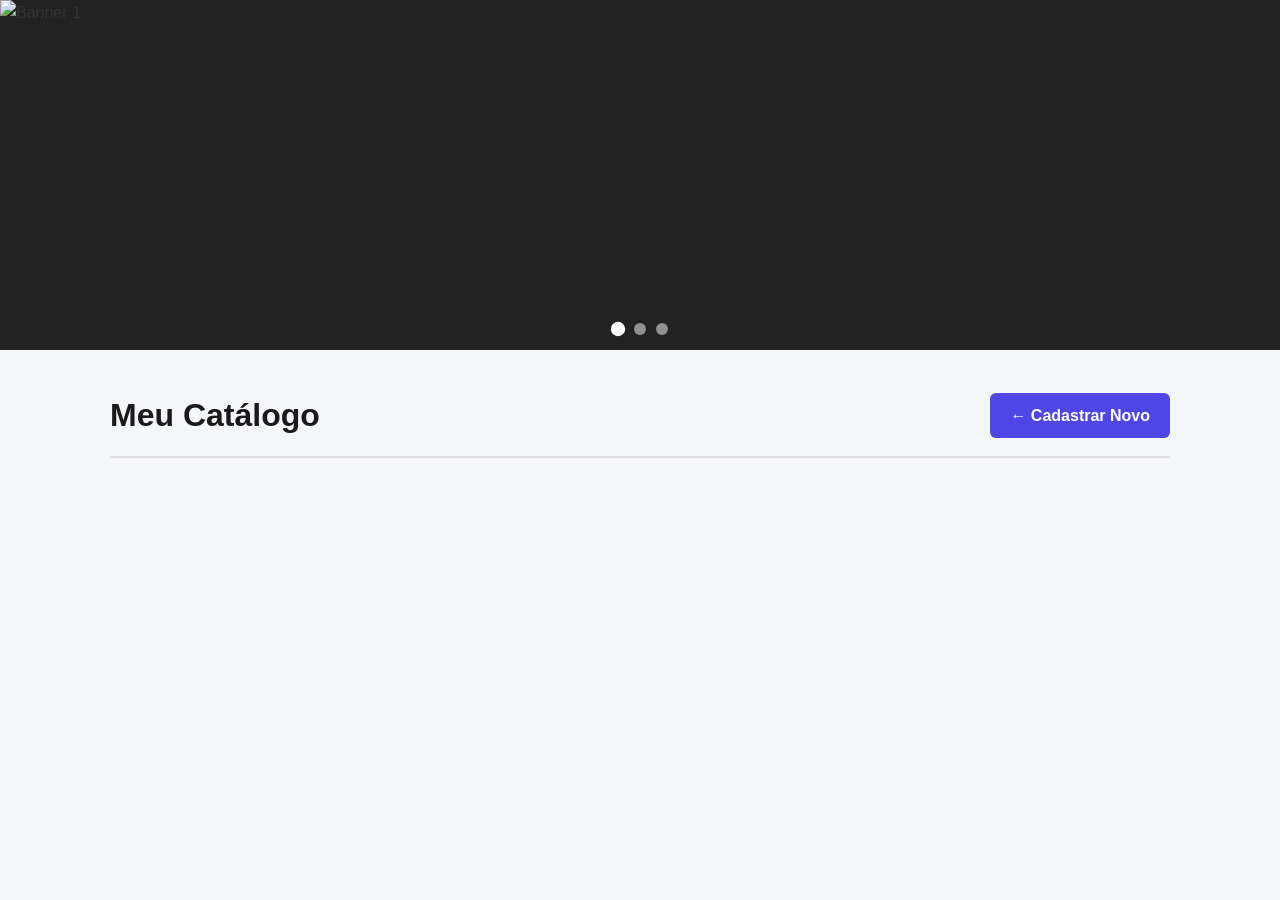
==== index.html @ 76a70e45 "Update index.html" ====
<!DOCTYPE html>
<html lang="pt-br">
<head>
    <meta charset="UTF-8">
    <meta name="viewport" content="width=device-width, initial-scale=1.0">
    <title>Catálogo</title>
    <link rel="stylesheet" href="estilo.css">
</head>
<body>

    <!-- Banner Topo Full Width -->
    <section class="banner-carousel">
        <div class="banner-slides">
            <img src="hannibal header.jpg" class="slide active" alt="Banner 1">
            <img src="banner-ghibli.jpg" class="slide" alt="Banner 2">
            <img src="banner 3C.jpg" class="slide" alt="Banner 3">
        </div>
        <div class="banner-indicators">
            <span class="indicator active"></span>
            <span class="indicator"></span>
            <span class="indicator"></span>
        </div>
    </section>

    <!-- Conteúdo principal abaixo do banner -->
    <div class="site-container">
        <header class="header">
            <h1 class="titulo">Meu Catálogo</h1>
            <a href="formulario2.html" class="btn-voltar">← Cadastrar Novo</a>
        </header>

        <main>
            <div id="colecao"></div>
        </main>
    </div>

    <script src="index.js"></script>
</body>
</html>
---- estilo.css ----
/* Reset básico e tipografia */
* {
    margin: 0;
    padding: 0;
    box-sizing: border-box;
    font-family: 'Segoe UI', Tahoma, Geneva, Verdana, sans-serif;
}

body {
    background-color: #f4f6f9;
    color: #333;
    line-height: 1.6;
}

/* Banner Carrossel Full Width */
.banner-carousel {
    position: relative;
    width: 100%;
    height: 350px;
    overflow: hidden;
    background-color: #222;
}

.banner-slides {
    width: 100%;
    height: 100%;
}

.slide {
    width: 100%;
    height: 100%;
    object-fit: cover;
    display: none;
}

.slide.active {
    display: block;
}

.banner-indicators {
    position: absolute;
    bottom: 15px;
    left: 50%;
    transform: translateX(-50%);
    display: flex;
    gap: 10px;
}

.indicator {
    width: 12px;
    height: 12px;
    border-radius: 50%;
    background-color: rgba(255, 255, 255, 0.5);
    cursor: pointer;
    transition: background 0.3s;
}

.indicator.active {
    background-color: #fff;
    transform: scale(1.2);
}

/* Container do Conteúdo Principal */
.site-container {
    max-width: 1100px;
    margin: 40px auto;
    padding: 0 20px;
}

/* Cabeçalho do Catálogo */
.header {
    display: flex;
    justify-content: space-between;
    align-items: center;
    margin-bottom: 30px;
    padding-bottom: 15px;
    border-bottom: 2px solid #e0e0e0;
}

.titulo {
    font-size: 2rem;
    color: #1a1a1a;
}

.btn-voltar {
    display: inline-block;
    padding: 10px 20px;
    background-color: #4f46e5;
    color: #fff;
    text-decoration: none;
    border-radius: 6px;
    font-weight: 600;
    transition: background 0.2s, transform 0.1s;
}

.btn-voltar:hover {
    background-color: #4338ca;
    transform: translateY(-2px);
}

/* Grid da Coleção de Itens */
#colecao {
    display: grid;
    grid-template-columns: repeat(auto-fill, minmax(250px, 1fr));
    gap: 25px;
}

/* Estilo para cada Card do Catálogo */
.card-item {
    background-color: #fff;
    border-radius: 10px;
    padding: 20px;
    box-shadow: 0 4px 12px rgba(0, 0, 0, 0.05);
    transition: transform 0.2s, box-shadow 0.2s;
    display: flex;
    flex-direction: column;
    justify-content: space-between;
}

.card-item:hover {
    transform: translateY(-50px);
    transform: translateY(-5px);
    box-shadow: 0 8px 20px rgba(0, 0, 0, 0.1);
}

.card-item h3 {
    font-size: 1.2rem;
    color: #2c3e50;
    margin-bottom: 10px;
}

.card-item p {
    font-size: 0.95rem;
    color: #666;
}

/* Mensagem de Erro */
.erro {
    grid-column: 1 / -1;
    text-align: center;
    color: #e53e3e;
    background-color: #fed7d7;
    padding: 15px;
    border-radius: 6px;
}

/* Responsividade */
@media (max-width: 600px) {
    .header {
        flex-direction: column;
        gap: 15px;
        text-align: center;
    }
    
    .banner-carousel {
        height: 200px;
    }
}
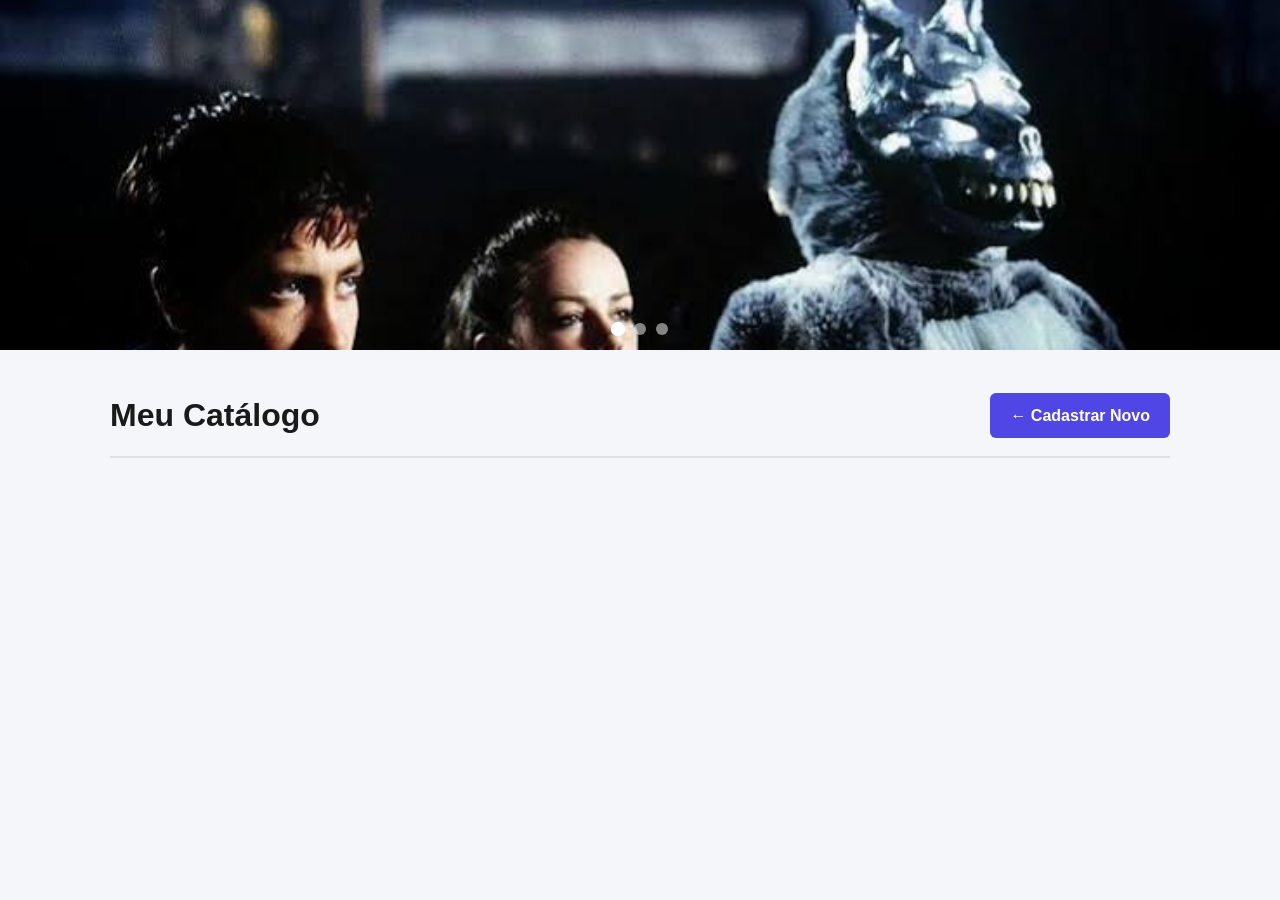
==== commit e91c52bb: "Update banner images in index.html" ====
--- a/index.html
+++ b/index.html
@@ -11,9 +11,9 @@
     <!-- Banner Topo Full Width -->
     <section class="banner-carousel">
         <div class="banner-slides">
-            <img src="hannibal header.jpg" class="slide active" alt="Banner 1">
-            <img src="banner-ghibli.jpg" class="slide" alt="Banner 2">
-            <img src="banner 3C.jpg" class="slide" alt="Banner 3">
+            <img src="header.jpg" class="slide active" alt="Banner 1">
+            <img src="banner1.jpg" class="slide" alt="Banner 2">
+            <img src="banner2.jpg" class="slide" alt="Banner 3">
         </div>
         <div class="banner-indicators">
             <span class="indicator active"></span>
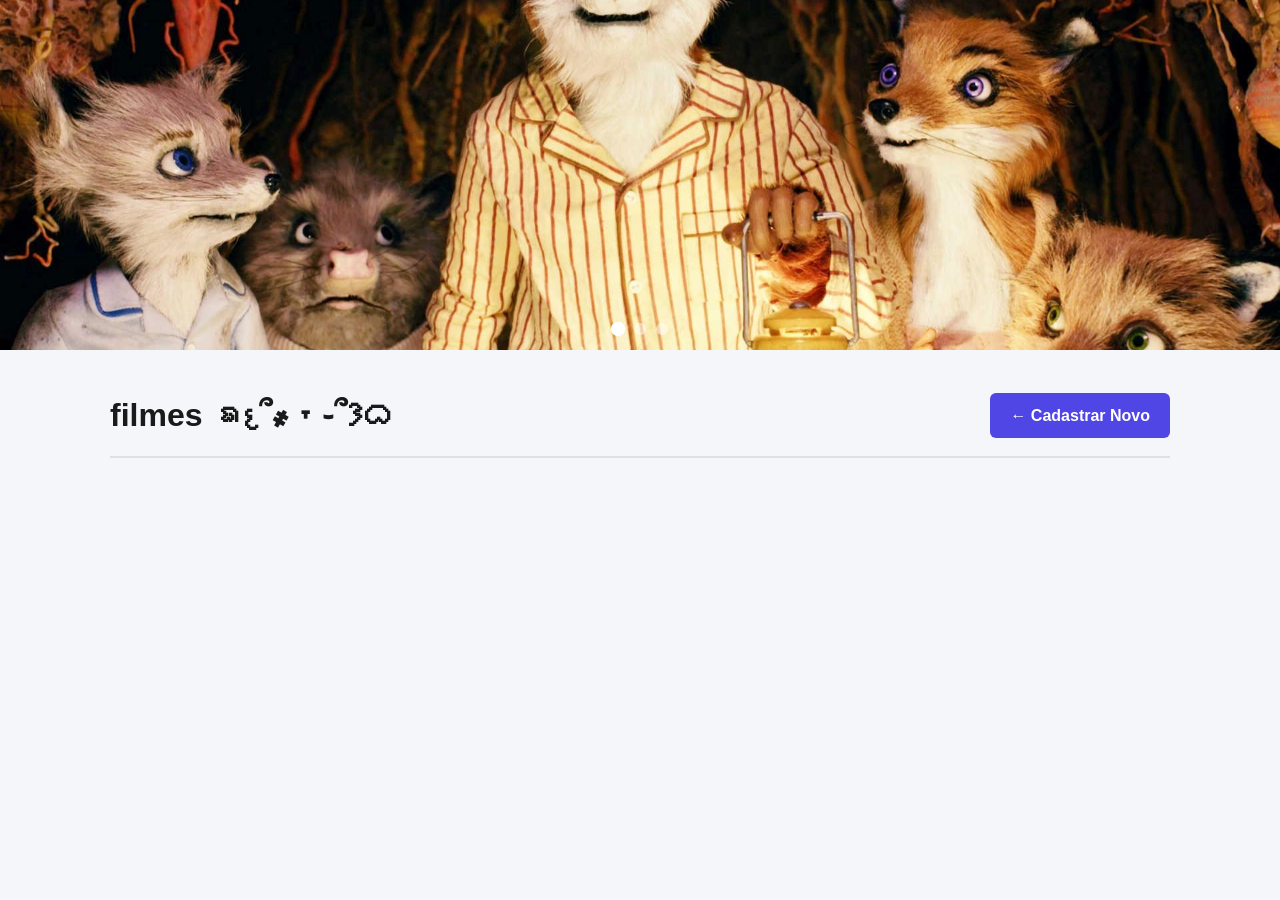
==== commit ceb7a233: "Update title in index.html to new text" ====
--- a/index.html
+++ b/index.html
@@ -25,7 +25,7 @@
     <!-- Conteúdo principal abaixo do banner -->
     <div class="site-container">
         <header class="header">
-            <h1 class="titulo">Meu Catálogo</h1>
+            <h1 class="titulo">filmes ᨳ𐔌՞҂ ˕ ֊՞𐦯ᜊ </h1>
             <a href="formulario2.html" class="btn-voltar">← Cadastrar Novo</a>
         </header>
 
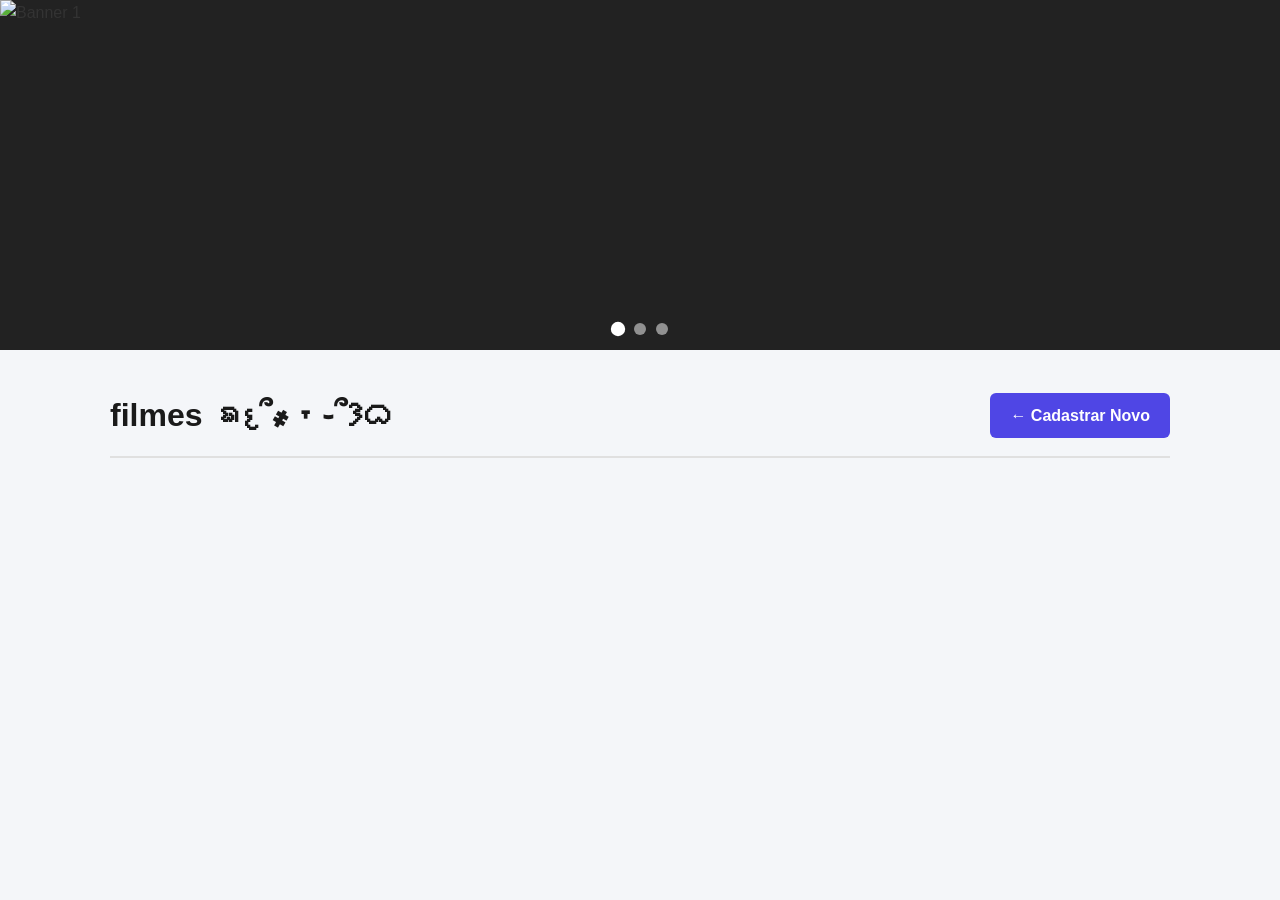
==== commit d06617d7: "Update index.html" ====
--- a/index.html
+++ b/index.html
@@ -11,7 +11,7 @@
     <!-- Banner Topo Full Width -->
     <section class="banner-carousel">
         <div class="banner-slides">
-            <img src="header.jpg" class="slide active" alt="Banner 1">
+            <img src="header1.jpg" class="slide active" alt="Banner 1">
             <img src="banner1.jpg" class="slide" alt="Banner 2">
             <img src="banner2.jpg" class="slide" alt="Banner 3">
         </div>
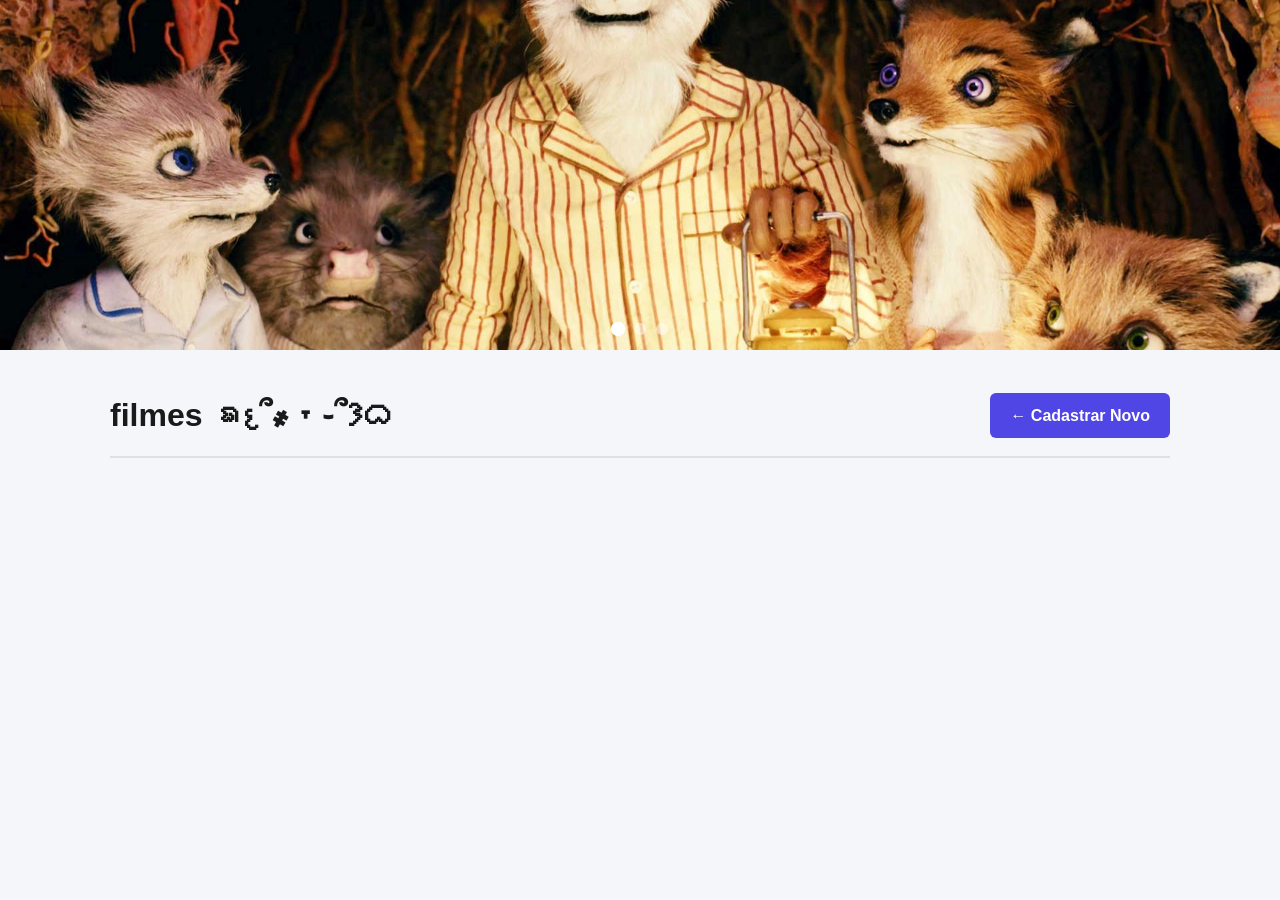
==== commit b889ee77: "Update link to the registration form" ====
--- a/index.html
+++ b/index.html
@@ -26,7 +26,7 @@
     <div class="site-container">
         <header class="header">
             <h1 class="titulo">filmes ᨳ𐔌՞҂ ˕ ֊՞𐦯ᜊ </h1>
-            <a href="formulario2.html" class="btn-voltar">← Cadastrar Novo</a>
+            <a href="form.html" class="btn-voltar">← Cadastrar Novo</a>
         </header>
 
         <main>
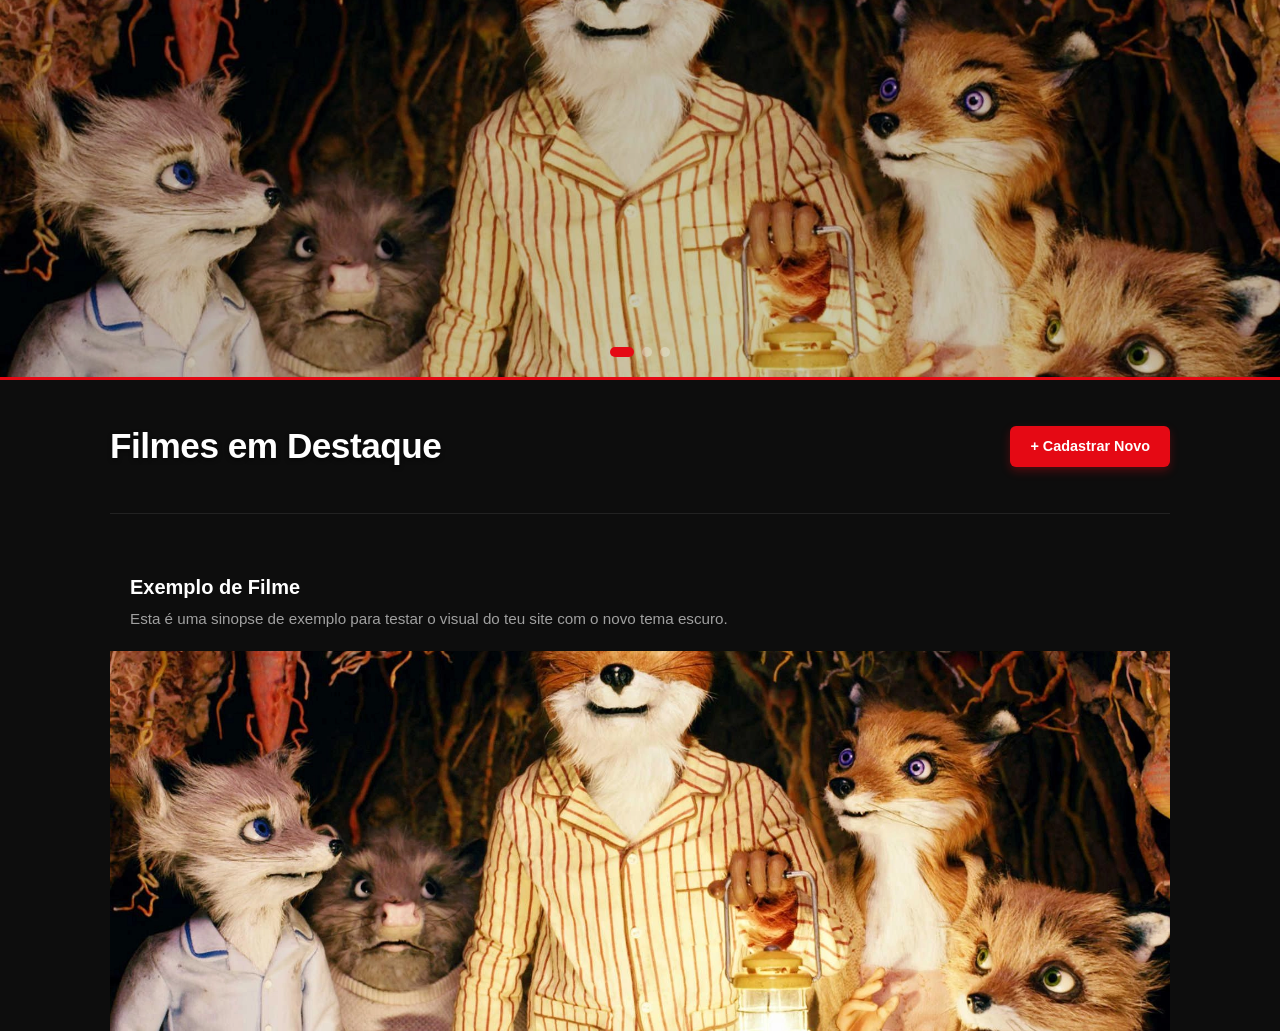
==== commit 8e9360ee: "Update index.html" ====
--- a/index.html
+++ b/index.html
@@ -3,7 +3,8 @@
 <head>
     <meta charset="UTF-8">
     <meta name="viewport" content="width=device-width, initial-scale=1.0">
-    <title>Catálogo</title>
+    <title>Catálogo de Filmes</title>
+    <!-- Certifica-te de que o ficheiro CSS está na mesma pasta -->
     <link rel="stylesheet" href="estilo.css">
 </head>
 <body>
@@ -25,15 +26,28 @@
     <!-- Conteúdo principal abaixo do banner -->
     <div class="site-container">
         <header class="header">
-            <h1 class="titulo">filmes ᨳ𐔌՞҂ ˕ ֊՞𐦯ᜊ </h1>
-            <a href="form.html" class="btn-voltar">← Cadastrar Novo</a>
+            <h1 class="titulo">Filmes em Destaque</h1>
+            <a href="form.html" class="btn-voltar">+ Cadastrar Novo</a>
         </header>
 
         <main>
-            <div id="colecao"></div>
+            <!-- Onde os cards dos filmes vão aparecer -->
+            <div id="colecao">
+                <!-- Exemplo estático de card caso queiras ver logo a funcionar -->
+                <div class="card">
+                    <div class="texto">
+                        <h3>Exemplo de Filme</h3>
+                        <p>Esta é uma sinopse de exemplo para testar o visual do teu site com o novo tema escuro.</p>
+                    </div>
+                    <div class="img">
+                        <img src="header1.jpg" alt="Capa do Filme">
+                    </div>
+                </div>
+            </div>
         </main>
     </div>
 
+    <!-- Script JavaScript para o carrossel -->
     <script src="index.js"></script>
 </body>
 </html>
--- a/estilo.css
+++ b/estilo.css
@@ -1,24 +1,31 @@
-/* Reset básico e tipografia */
+
 * {
     margin: 0;
     padding: 0;
     box-sizing: border-box;
-    font-family: 'Segoe UI', Tahoma, Geneva, Verdana, sans-serif;
 }
 
 body {
-    background-color: #f4f6f9;
-    color: #333;
-    line-height: 1.6;
-}
-
-/* Banner Carrossel Full Width */
+    font-family: -apple-system, BlinkMacSystemFont, "Segoe UI", Roboto, Helvetica, Arial, sans-serif;
+    background-color: #0d0d0d; /* Fundo preto elegante */
+    color: #e0e0e0;            /* Texto cinza claro para leitura confortável */
+    line-height: 1.5;
+}
+
+.site-container {
+    max-width: 1100px;
+    margin: 0 auto;
+    padding: 0 20px;
+}
+
+
 .banner-carousel {
     position: relative;
     width: 100%;
-    height: 350px;
-    overflow: hidden;
-    background-color: #222;
+    height: 380px;
+    background-color: #161616;
+    overflow: hidden;
+    border-bottom: 3px solid #e50914; /* Detalhe vermelho estilo streaming */
 }
 
 .banner-slides {
@@ -26,133 +33,173 @@
     height: 100%;
 }
 
-.slide {
+.banner-slides img {
+    position: absolute;
+    top: 0;
+    left: 0;
     width: 100%;
     height: 100%;
     object-fit: cover;
-    display: none;
-}
-
-.slide.active {
-    display: block;
-}
-
+    opacity: 0;
+    transition: opacity 0.6s ease-in-out;
+    filter: brightness(0.8); /* Deixa a imagem um pouco mais escura para combinar */
+}
+
+.banner-slides img.active {
+    opacity: 1;
+}
+
+/* Indicadores do Banner */
 .banner-indicators {
     position: absolute;
-    bottom: 15px;
+    bottom: 20px;
     left: 50%;
     transform: translateX(-50%);
     display: flex;
-    gap: 10px;
+    gap: 8px;
+    z-index: 10;
 }
 
 .indicator {
-    width: 12px;
-    height: 12px;
+    width: 10px;
+    height: 10px;
     border-radius: 50%;
-    background-color: rgba(255, 255, 255, 0.5);
+    background-color: rgba(255, 255, 255, 0.3);
     cursor: pointer;
-    transition: background 0.3s;
+    transition: background-color 0.3s, width 0.3s;
 }
 
 .indicator.active {
-    background-color: #fff;
-    transform: scale(1.2);
-}
-
-/* Container do Conteúdo Principal */
-.site-container {
-    max-width: 1100px;
-    margin: 40px auto;
-    padding: 0 20px;
-}
-
-/* Cabeçalho do Catálogo */
+    background-color: #e50914; /* Vermelho vibrante no indicador ativo */
+    width: 24px;
+    border-radius: 10px;
+}
+
+
 .header {
     display: flex;
     justify-content: space-between;
     align-items: center;
-    margin-bottom: 30px;
-    padding-bottom: 15px;
-    border-bottom: 2px solid #e0e0e0;
+    padding: 40px 0;
+    border-bottom: 1px solid #222222;
+    margin-bottom: 40px;
 }
 
 .titulo {
-    font-size: 2rem;
-    color: #1a1a1a;
-}
-
+    font-size: 2.2rem;
+    font-weight: 700;
+    color: #ffffff;
+    letter-spacing: -0.5px;
+    text-shadow: 0 2px 4px rgba(0,0,0,0.5);
+}
+
+/* Botão Cadastrar / Ações */
 .btn-voltar {
-    display: inline-block;
+    display: inline-flex;
+    align-items: center;
     padding: 10px 20px;
-    background-color: #4f46e5;
-    color: #fff;
+    background-color: #e50914; /* Vermelho destaque */
+    color: #ffffff;
     text-decoration: none;
+    font-size: 0.9rem;
+    font-weight: 600;
     border-radius: 6px;
+    transition: background-color 0.2s, transform 0.1s, box-shadow 0.2s;
+    box-shadow: 0 4px 10px rgba(229, 9, 20, 0.3);
+}
+
+.btn-voltar:hover {
+    background-color: #f40612;
+    box-shadow: 0 6px 15px rgba(229, 9, 20, 0.5);
+}
+
+.btn-voltar:active {
+    transform: scale(0.98);
+}
+
+/
+    display: grid;
+    grid-template-columns: repeat(auto-fill, minmax(280px, 1fr));
+    gap: 30px;
+    padding-bottom: 60px;
+}
+
+.card {
+    background-color: #141414; /* Cartão em tom de preto fosco */
+    border: 1px solid #222222;
+    border-radius: 12px;
+    overflow: hidden;
+    box-shadow: 0 8px 16px rgba(0, 0, 0, 0.4);
+    transition: transform 0.3s ease, box-shadow 0.3s ease, border-color 0.3s ease;
+    display: flex;
+    flex-direction: column-reverse; 
+}
+
+.card:hover {
+    transform: translateY(-6px);
+    box-shadow: 0 14px 25px rgba(0, 0, 0, 0.6);
+    border-color: #444444;
+}
+
+/* Container da Imagem */
+.card .img {
+    width: 100%;
+    height: 380px;
+    background-color: #1f1f1f;
+    overflow: hidden;
+}
+
+.card .img img {
+    width: 100%;
+    height: 100%;
+    object-fit: cover;
+    transition: transform 0.4s ease;
+}
+
+.card:hover .img img {
+    transform: scale(1.05); /* Leve zoom na imagem ao passar o mouse */
+}
+
+/* Bloco de Texto */
+.card .texto {
+    padding: 20px;
+    flex-grow: 1;
+    display: flex;
+    flex-direction: column;
+    gap: 8px;
+}
+
+.card .texto h3 {
+    font-size: 1.25rem;
     font-weight: 600;
-    transition: background 0.2s, transform 0.1s;
-}
-
-.btn-voltar:hover {
-    background-color: #4338ca;
-    transform: translateY(-2px);
-}
-
-/* Grid da Coleção de Itens */
-#colecao {
-    display: grid;
-    grid-template-columns: repeat(auto-fill, minmax(250px, 1fr));
-    gap: 25px;
-}
-
-/* Estilo para cada Card do Catálogo */
-.card-item {
-    background-color: #fff;
-    border-radius: 10px;
-    padding: 20px;
-    box-shadow: 0 4px 12px rgba(0, 0, 0, 0.05);
-    transition: transform 0.2s, box-shadow 0.2s;
-    display: flex;
-    flex-direction: column;
-    justify-content: space-between;
-}
-
-.card-item:hover {
-    transform: translateY(-50px);
-    transform: translateY(-5px);
-    box-shadow: 0 8px 20px rgba(0, 0, 0, 0.1);
-}
-
-.card-item h3 {
-    font-size: 1.2rem;
-    color: #2c3e50;
-    margin-bottom: 10px;
-}
-
-.card-item p {
+    color: #ffffff;
+    line-height: 1.3;
+}
+
+.card .texto p {
     font-size: 0.95rem;
-    color: #666;
-}
-
-/* Mensagem de Erro */
-.erro {
-    grid-column: 1 / -1;
-    text-align: center;
-    color: #e53e3e;
-    background-color: #fed7d7;
-    padding: 15px;
-    border-radius: 6px;
-}
-
-/* Responsividade */
-@media (max-width: 600px) {
+    color: #a0a0a0; /* Texto secundário em cinza suave */
+    overflow: hidden;
+    text-overflow: ellipsis;
+    display: -webkit-box;
+    -webkit-line-clamp: 3;
+    -webkit-box-orient: vertical;
+}
+
+/* RESPONSIVIDADE SUBTIL */
+@media (max-width: 768px) {
+    .banner-carousel {
+        height: 250px;
+    }
+     
     .header {
         flex-direction: column;
-        gap: 15px;
-        text-align: center;
+        gap: 20px;
+        align-items: flex-start;
+        padding: 30px 0;
     }
-    
-    .banner-carousel {
-        height: 200px;
+     
+    .titulo {
+        font-size: 1.8rem;
     }
 }
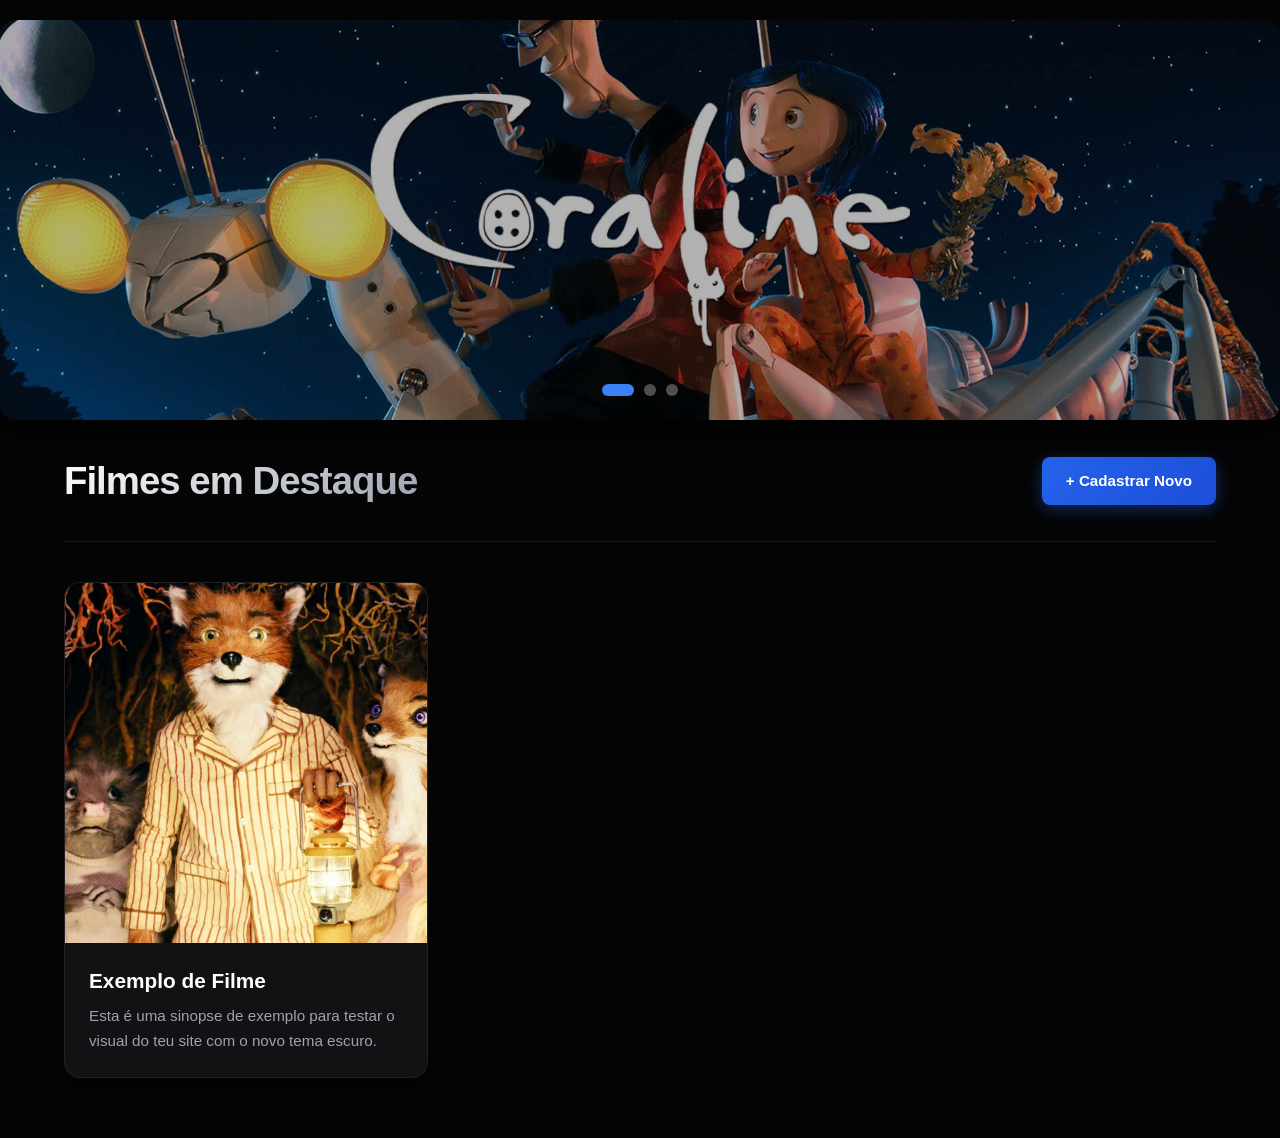
==== commit 8ead5a36: "Update index.html" ====
--- a/index.html
+++ b/index.html
@@ -12,8 +12,8 @@
     <!-- Banner Topo Full Width -->
     <section class="banner-carousel">
         <div class="banner-slides">
-            <img src="header1.jpg" class="slide active" alt="Banner 1">
-            <img src="banner1.jpg" class="slide" alt="Banner 2">
+            <img src="banner1.jpg" class="slide active" alt="Banner 1">
+            <img src="header1.jpg" class="slide" alt="Banner 2">
             <img src="banner2.jpg" class="slide" alt="Banner 3">
         </div>
         <div class="banner-indicators">
--- a/estilo.css
+++ b/estilo.css
@@ -1,4 +1,6 @@
-
+/* ==========================================================================
+   1. RESET & CONFIGURAÇÕES GERAIS (Cyber Dark Theme)
+   ========================================================================== */
 * {
     margin: 0;
     padding: 0;
@@ -6,26 +8,30 @@
 }
 
 body {
-    font-family: -apple-system, BlinkMacSystemFont, "Segoe UI", Roboto, Helvetica, Arial, sans-serif;
-    background-color: #0d0d0d; /* Fundo preto elegante */
-    color: #e0e0e0;            /* Texto cinza claro para leitura confortável */
-    line-height: 1.5;
+    font-family: 'Inter', -apple-system, BlinkMacSystemFont, "Segoe UI", Roboto, sans-serif;
+    background-color: #050505;
+    color: #f1f1f1;
+    line-height: 1.6;
 }
 
 .site-container {
-    max-width: 1100px;
+    max-width: 1200px;
     margin: 0 auto;
-    padding: 0 20px;
-}
-
-
+    padding: 0 24px;
+}
+
+/* ==========================================================================
+   2. BANNER CAROUSEL
+   ========================================================================== */
 .banner-carousel {
     position: relative;
     width: 100%;
-    height: 380px;
-    background-color: #161616;
-    overflow: hidden;
-    border-bottom: 3px solid #e50914; /* Detalhe vermelho estilo streaming */
+    height: 400px;
+    background-color: #111;
+    border-radius: 16px;
+    overflow: hidden;
+    margin-top: 20px;
+    box-shadow: 0 10px 30px rgba(0, 0, 0, 0.8);
 }
 
 .banner-slides {
@@ -41,8 +47,8 @@
     height: 100%;
     object-fit: cover;
     opacity: 0;
-    transition: opacity 0.6s ease-in-out;
-    filter: brightness(0.8); /* Deixa a imagem um pouco mais escura para combinar */
+    transition: opacity 0.8s ease-in-out;
+    filter: brightness(0.7);
 }
 
 .banner-slides img.active {
@@ -52,72 +58,78 @@
 /* Indicadores do Banner */
 .banner-indicators {
     position: absolute;
-    bottom: 20px;
+    bottom: 24px;
     left: 50%;
     transform: translateX(-50%);
     display: flex;
-    gap: 8px;
+    gap: 10px;
     z-index: 10;
 }
 
 .indicator {
-    width: 10px;
-    height: 10px;
+    width: 12px;
+    height: 12px;
     border-radius: 50%;
     background-color: rgba(255, 255, 255, 0.3);
     cursor: pointer;
-    transition: background-color 0.3s, width 0.3s;
+    transition: all 0.3s ease;
 }
 
 .indicator.active {
-    background-color: #e50914; /* Vermelho vibrante no indicador ativo */
-    width: 24px;
-    border-radius: 10px;
-}
-
-
+    background-color: #3b82f6; /* Azul neon moderno */
+    width: 32px;
+    border-radius: 6px;
+}
+
+/* ==========================================================================
+   3. CABEÇALHO (Header)
+   ========================================================================== */
 .header {
     display: flex;
     justify-content: space-between;
     align-items: center;
-    padding: 40px 0;
-    border-bottom: 1px solid #222222;
+    padding: 30px 0;
+    border-bottom: 1px solid rgba(255, 255, 255, 0.08);
     margin-bottom: 40px;
 }
 
 .titulo {
-    font-size: 2.2rem;
-    font-weight: 700;
-    color: #ffffff;
-    letter-spacing: -0.5px;
-    text-shadow: 0 2px 4px rgba(0,0,0,0.5);
-}
-
-/* Botão Cadastrar / Ações */
+    font-size: 2.4rem;
+    font-weight: 800;
+    background: linear-gradient(135deg, #ffffff 0%, #9ca3af 100%);
+    -webkit-background-clip: text;
+    -webkit-text-fill-color: transparent;
+    letter-spacing: -1px;
+}
+
+/* Botão de Ação / Cadastrar */
 .btn-voltar {
     display: inline-flex;
     align-items: center;
-    padding: 10px 20px;
-    background-color: #e50914; /* Vermelho destaque */
+    padding: 12px 24px;
+    background: linear-gradient(135deg, #2563eb 0%, #1d4ed8 100%);
     color: #ffffff;
     text-decoration: none;
-    font-size: 0.9rem;
+    font-size: 0.95rem;
     font-weight: 600;
-    border-radius: 6px;
-    transition: background-color 0.2s, transform 0.1s, box-shadow 0.2s;
-    box-shadow: 0 4px 10px rgba(229, 9, 20, 0.3);
+    border-radius: 8px;
+    transition: all 0.3s ease;
+    box-shadow: 0 4px 15px rgba(37, 99, 235, 0.4);
 }
 
 .btn-voltar:hover {
-    background-color: #f40612;
-    box-shadow: 0 6px 15px rgba(229, 9, 20, 0.5);
+    transform: translateY(-2px);
+    box-shadow: 0 6px 20px rgba(37, 99, 235, 0.6);
 }
 
 .btn-voltar:active {
     transform: scale(0.98);
 }
 
-/
+/* ==========================================================================
+   4. GRID DE FILMES & CARDS (Modificado para usar #colecao)
+   ========================================================================== */
+#colecao {
     display: grid;
     grid-template-columns: repeat(auto-fill, minmax(280px, 1fr));
     gap: 30px;
@@ -125,27 +137,27 @@
 }
 
 .card {
-    background-color: #141414; /* Cartão em tom de preto fosco */
-    border: 1px solid #222222;
-    border-radius: 12px;
-    overflow: hidden;
-    box-shadow: 0 8px 16px rgba(0, 0, 0, 0.4);
-    transition: transform 0.3s ease, box-shadow 0.3s ease, border-color 0.3s ease;
+    background-color: #121214;
+    border: 1px solid rgba(255, 255, 255, 0.06);
+    border-radius: 16px;
+    overflow: hidden;
+    box-shadow: 0 10px 25px rgba(0, 0, 0, 0.5);
+    transition: all 0.4s cubic-bezier(0.165, 0.84, 0.44, 1);
     display: flex;
     flex-direction: column-reverse; 
 }
 
 .card:hover {
-    transform: translateY(-6px);
-    box-shadow: 0 14px 25px rgba(0, 0, 0, 0.6);
-    border-color: #444444;
+    transform: translateY(-8px);
+    border-color: rgba(59, 130, 246, 0.4);
+    box-shadow: 0 20px 35px rgba(0, 0, 0, 0.8), 0 0 15px rgba(59, 130, 246, 0.2);
 }
 
 /* Container da Imagem */
 .card .img {
     width: 100%;
-    height: 380px;
-    background-color: #1f1f1f;
+    height: 360px;
+    background-color: #1a1a1e;
     overflow: hidden;
 }
 
@@ -153,32 +165,32 @@
     width: 100%;
     height: 100%;
     object-fit: cover;
-    transition: transform 0.4s ease;
+    transition: transform 0.5s ease;
 }
 
 .card:hover .img img {
-    transform: scale(1.05); /* Leve zoom na imagem ao passar o mouse */
+    transform: scale(1.08);
 }
 
 /* Bloco de Texto */
 .card .texto {
-    padding: 20px;
+    padding: 24px;
     flex-grow: 1;
     display: flex;
     flex-direction: column;
-    gap: 8px;
+    gap: 10px;
 }
 
 .card .texto h3 {
-    font-size: 1.25rem;
-    font-weight: 600;
+    font-size: 1.3rem;
+    font-weight: 700;
     color: #ffffff;
     line-height: 1.3;
 }
 
 .card .texto p {
     font-size: 0.95rem;
-    color: #a0a0a0; /* Texto secundário em cinza suave */
+    color: #9ca3af;
     overflow: hidden;
     text-overflow: ellipsis;
     display: -webkit-box;
@@ -186,17 +198,17 @@
     -webkit-box-orient: vertical;
 }
 
-/* RESPONSIVIDADE SUBTIL */
+/* RESPONSIVIDADE */
 @media (max-width: 768px) {
     .banner-carousel {
-        height: 250px;
+        height: 260px;
     }
      
     .header {
         flex-direction: column;
         gap: 20px;
         align-items: flex-start;
-        padding: 30px 0;
+        padding: 20px 0;
     }
      
     .titulo {
